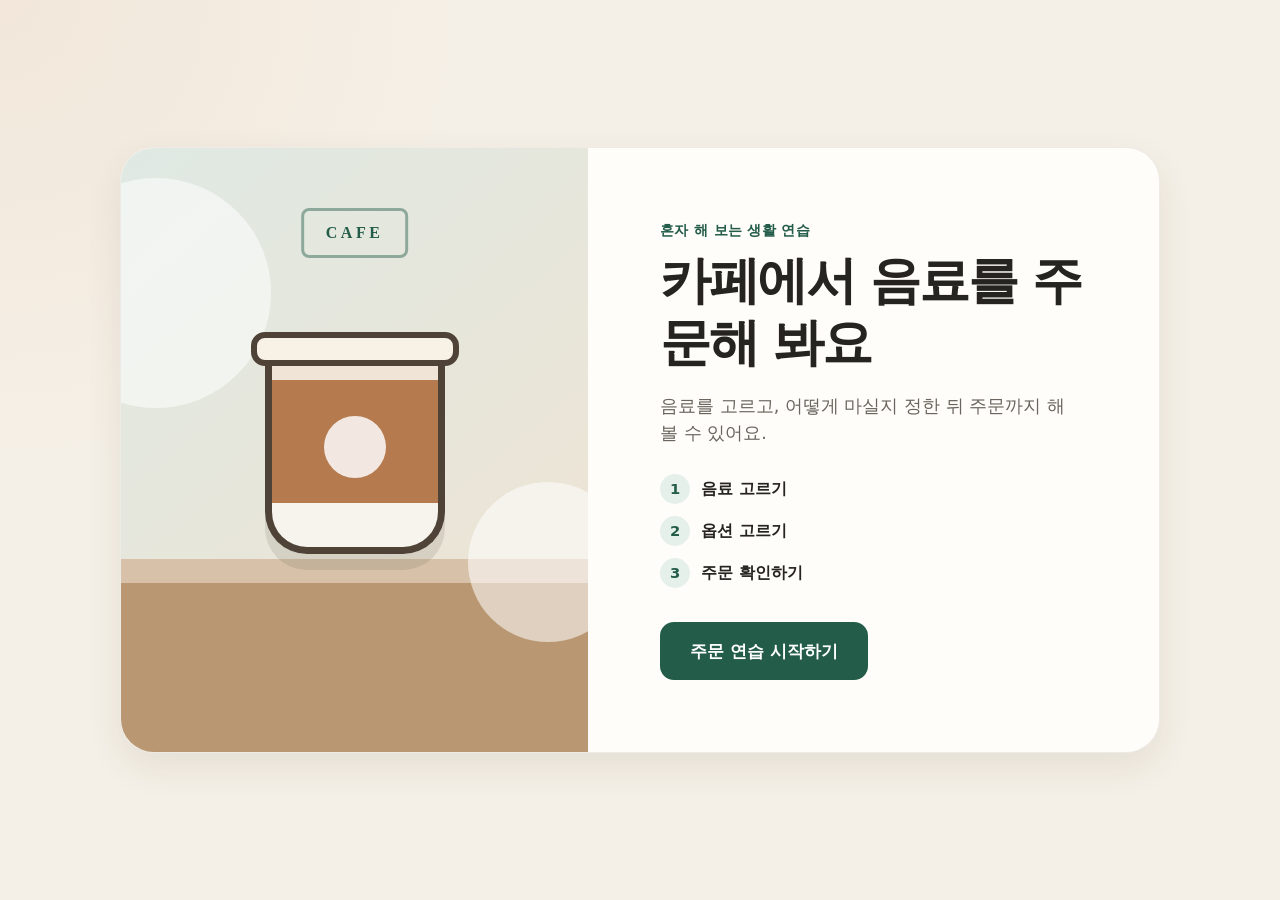
==== index.html @ 168e9788 "Complete interactive cafe ordering practice site" ====
<!doctype html>
<html lang="ko">
<head>
  <meta charset="utf-8">
  <meta name="viewport" content="width=device-width, initial-scale=1">
  <meta name="theme-color" content="#f6f1e8">
  <title>카페 주문 연습</title>
  <link rel="stylesheet" href="style.css">
</head>
<body>
  <a class="skip-link" href="#mainContent">주문 연습으로 바로 가기</a>

  <header class="site-header" id="siteHeader" hidden>
    <div class="brand" aria-label="카페 주문 연습">
      <span class="brand-mark" aria-hidden="true">C</span>
      <span>카페 주문 연습</span>
    </div>
    <button class="text-button" id="restartHeaderButton" type="button">처음부터</button>
  </header>

  <main id="mainContent">
    <section class="screen start-screen is-active" id="startScreen" data-screen="start" aria-labelledby="startTitle">
      <div class="start-card">
        <div class="start-visual" aria-hidden="true">
          <div class="counter-sign">CAFE</div>
          <div class="start-cup"><span></span></div>
        </div>
        <div class="start-copy">
          <p class="eyebrow">혼자 해 보는 생활 연습</p>
          <h1 id="startTitle">카페에서 음료를 주문해 봐요</h1>
          <p class="lead">음료를 고르고, 어떻게 마실지 정한 뒤 주문까지 해 볼 수 있어요.</p>
          <ol class="start-steps" aria-label="연습 순서">
            <li><span>1</span> 음료 고르기</li>
            <li><span>2</span> 옵션 고르기</li>
            <li><span>3</span> 주문 확인하기</li>
          </ol>
          <button class="primary-button large-button" id="startButton" type="button">주문 연습 시작하기</button>
        </div>
      </div>
    </section>

    <section class="order-shell" id="orderShell" hidden>
      <nav class="progress-wrap" aria-label="주문 진행 단계">
        <ol class="progress-list" id="progressList">
          <li data-step="menu"><span class="step-number">1</span><span class="step-label">음료</span></li>
          <li data-step="options"><span class="step-number">2</span><span class="step-label">옵션</span></li>
          <li data-step="service"><span class="step-number">3</span><span class="step-label">받는 방법</span></li>
          <li data-step="review"><span class="step-number">4</span><span class="step-label">확인</span></li>
        </ol>
      </nav>

      <div class="order-layout">
        <div class="screen-column">
          <section class="screen" id="menuScreen" data-screen="menu" aria-labelledby="menuTitle">
            <div class="screen-heading">
              <p class="step-kicker">1단계 · 음료</p>
              <h1 id="menuTitle">어떤 음료를 마실까요?</h1>
              <p>마시고 싶은 음료 하나를 눌러 주세요.</p>
            </div>

            <div class="menu-grid" id="menuGrid" role="group" aria-label="음료 선택"></div>

            <p class="selection-note" id="menuSelectionNote" aria-live="polite">아직 음료를 고르지 않았어요.</p>

            <div class="action-bar">
              <button class="secondary-button" id="menuBackButton" type="button">시작 화면</button>
              <button class="primary-button" id="menuNextButton" type="button" disabled>다음: 옵션 고르기</button>
            </div>
          </section>

          <section class="screen" id="optionsScreen" data-screen="options" aria-labelledby="optionsTitle">
            <div class="screen-heading">
              <p class="step-kicker">2단계 · 옵션</p>
              <h1 id="optionsTitle">어떻게 마실까요?</h1>
              <p>온도와 컵 크기를 골라 주세요.</p>
            </div>

            <div class="choice-section">
              <div class="section-title-row">
                <h2>온도</h2>
                <span class="required-badge">하나 선택</span>
              </div>
              <div class="choice-grid two-column" id="temperatureChoices" role="group" aria-label="온도 선택"></div>
              <p class="choice-help" id="temperatureHelp" aria-live="polite"></p>
            </div>

            <div class="choice-section">
              <div class="section-title-row">
                <h2>컵 크기</h2>
                <span class="required-badge">하나 선택</span>
              </div>
              <div class="choice-grid two-column" id="sizeChoices" role="group" aria-label="컵 크기 선택"></div>
            </div>

            <div class="action-bar">
              <button class="secondary-button" id="optionsBackButton" type="button">이전: 음료</button>
              <button class="primary-button" id="optionsNextButton" type="button" disabled>다음: 받는 방법</button>
            </div>
          </section>

          <section class="screen" id="serviceScreen" data-screen="service" aria-labelledby="serviceTitle">
            <div class="screen-heading">
              <p class="step-kicker">3단계 · 받는 방법</p>
              <h1 id="serviceTitle">어디서 마실까요?</h1>
              <p>카페에서 마실지, 가지고 갈지 골라 주세요.</p>
            </div>

            <div class="choice-grid two-column service-grid" id="serviceChoices" role="group" aria-label="받는 방법 선택"></div>

            <div class="quantity-card">
              <div>
                <h2>몇 잔 주문할까요?</h2>
                <p>한 번에 1잔부터 3잔까지 연습할 수 있어요.</p>
              </div>
              <div class="quantity-control" aria-label="수량 선택">
                <button type="button" id="quantityMinus" aria-label="수량 한 잔 줄이기">−</button>
                <output id="quantityValue" aria-live="polite">1잔</output>
                <button type="button" id="quantityPlus" aria-label="수량 한 잔 늘리기">+</button>
              </div>
            </div>

            <div class="action-bar">
              <button class="secondary-button" id="serviceBackButton" type="button">이전: 옵션</button>
              <button class="primary-button" id="serviceNextButton" type="button" disabled>다음: 주문 확인</button>
            </div>
          </section>

          <section class="screen" id="reviewScreen" data-screen="review" aria-labelledby="reviewTitle">
            <div class="screen-heading">
              <p class="step-kicker">4단계 · 확인</p>
              <h1 id="reviewTitle">이대로 주문할까요?</h1>
              <p>고른 내용을 보고 맞는지 확인해 주세요.</p>
            </div>

            <div class="review-card" id="reviewCard"></div>

            <div class="practice-phrase" aria-labelledby="phraseTitle">
              <span class="speech-icon" aria-hidden="true">“</span>
              <div>
                <p class="mini-label" id="phraseTitle">직원에게 이렇게 말해 볼 수 있어요</p>
                <p id="practicePhrase"></p>
              </div>
            </div>

            <div class="edit-actions" aria-label="주문 내용 수정">
              <button class="edit-button" id="editDrinkButton" type="button">음료 바꾸기</button>
              <button class="edit-button" id="editOptionsButton" type="button">옵션 바꾸기</button>
              <button class="edit-button" id="editServiceButton" type="button">받는 방법 바꾸기</button>
            </div>

            <div class="action-bar review-actions">
              <button class="secondary-button" id="reviewBackButton" type="button">이전: 받는 방법</button>
              <button class="primary-button order-button" id="placeOrderButton" type="button">직원에게 주문하기</button>
            </div>
          </section>
        </div>

        <aside class="order-summary" id="orderSummary" aria-labelledby="summaryTitle">
          <div class="summary-sticky">
            <p class="mini-label">지금까지 고른 내용</p>
            <h2 id="summaryTitle">내 주문</h2>
            <div id="summaryContent"></div>
            <p class="summary-total" id="summaryTotal"></p>
          </div>
        </aside>
      </div>
    </section>

    <section class="screen complete-screen" id="completeScreen" data-screen="complete" aria-labelledby="completeTitle">
      <div class="complete-card">
        <div class="complete-mark" aria-hidden="true">✓</div>
        <p class="eyebrow">주문 완료</p>
        <h1 id="completeTitle">주문을 잘 마쳤어요</h1>
        <p class="complete-message" id="completeMessage"></p>
        <div class="receipt" id="receipt"></div>
        <div class="next-tip">
          <strong>실제 카페에서는</strong>
          <span>직원의 안내에 따라 결제하고, 음료가 나올 때까지 기다리면 돼요.</span>
        </div>
        <button class="primary-button large-button" id="practiceAgainButton" type="button">한 번 더 연습하기</button>
      </div>
    </section>
  </main>

  <div class="toast" id="toast" role="status" aria-live="polite" aria-atomic="true"></div>

  <script src="script.js"></script>
</body>
</html>
---- style.css ----
:root {
  --bg: #f5f0e7;
  --surface: #fffdf9;
  --surface-strong: #ffffff;
  --text: #262421;
  --muted: #6a665f;
  --line: #ded8cf;
  --accent: #245c4a;
  --accent-dark: #174638;
  --accent-soft: #e5f0eb;
  --warm: #c9773c;
  --warm-soft: #fbede2;
  --danger: #a34138;
  --shadow: 0 14px 36px rgba(64, 51, 37, 0.09);
  --radius-lg: 28px;
  --radius-md: 18px;
  --radius-sm: 12px;
  --max-width: 1180px;
}

* {
  box-sizing: border-box;
}

html {
  color-scheme: light;
  scroll-behavior: smooth;
}

body {
  margin: 0;
  min-width: 320px;
  min-height: 100vh;
  font-family: "Pretendard", "Apple SD Gothic Neo", "Noto Sans KR", system-ui, -apple-system, sans-serif;
  color: var(--text);
  background:
    radial-gradient(circle at top left, rgba(201, 119, 60, 0.08), transparent 30rem),
    var(--bg);
  line-height: 1.5;
}

button,
input,
select,
textarea {
  font: inherit;
}

button {
  -webkit-tap-highlight-color: transparent;
}

button:focus-visible,
a:focus-visible {
  outline: 4px solid rgba(36, 92, 74, 0.25);
  outline-offset: 3px;
}

[hidden] {
  display: none !important;
}

.skip-link {
  position: fixed;
  left: 16px;
  top: -80px;
  z-index: 100;
  padding: 12px 16px;
  border-radius: 10px;
  background: var(--text);
  color: white;
  text-decoration: none;
}

.skip-link:focus {
  top: 16px;
}

.site-header {
  width: min(calc(100% - 40px), var(--max-width));
  min-height: 74px;
  margin: 0 auto;
  display: flex;
  align-items: center;
  justify-content: space-between;
  gap: 20px;
  border-bottom: 1px solid rgba(92, 82, 69, 0.12);
}

.brand {
  display: flex;
  align-items: center;
  gap: 10px;
  font-weight: 800;
  letter-spacing: -0.02em;
}

.brand-mark {
  width: 36px;
  height: 36px;
  display: grid;
  place-items: center;
  border-radius: 50%;
  background: var(--accent);
  color: white;
  font-family: Georgia, serif;
  font-size: 1.25rem;
}

.text-button {
  min-height: 44px;
  padding: 8px 12px;
  border: 0;
  border-radius: 10px;
  background: transparent;
  color: var(--muted);
  font-weight: 700;
  cursor: pointer;
}

.text-button:hover {
  background: rgba(255, 255, 255, 0.62);
  color: var(--text);
}

.screen {
  display: none;
}

.screen.is-active {
  display: block;
}

.start-screen,
.complete-screen {
  min-height: 100vh;
  padding: 48px 24px;
}

.start-screen.is-active,
.complete-screen.is-active {
  display: grid;
  place-items: center;
}

.start-card {
  width: min(100%, 1040px);
  display: grid;
  grid-template-columns: 0.9fr 1.1fr;
  overflow: hidden;
  border: 1px solid rgba(89, 76, 60, 0.1);
  border-radius: 34px;
  background: var(--surface);
  box-shadow: var(--shadow);
}

.start-visual {
  min-height: 570px;
  position: relative;
  display: grid;
  place-items: center;
  overflow: hidden;
  background:
    linear-gradient(to bottom, transparent 0 68%, #d7c2a9 68% 72%, #b89772 72%),
    linear-gradient(140deg, #dfe9e3, #f0e3d2);
}

.start-visual::before,
.start-visual::after {
  content: "";
  position: absolute;
  border-radius: 50%;
  background: rgba(255, 255, 255, 0.55);
}

.start-visual::before {
  width: 230px;
  height: 230px;
  left: -80px;
  top: 30px;
}

.start-visual::after {
  width: 160px;
  height: 160px;
  right: -40px;
  bottom: 110px;
}

.counter-sign {
  position: absolute;
  top: 60px;
  left: 50%;
  transform: translateX(-50%);
  padding: 10px 22px;
  border: 3px solid rgba(36, 92, 74, 0.45);
  border-radius: 8px;
  color: var(--accent);
  font-family: Georgia, serif;
  font-weight: 700;
  letter-spacing: 0.22em;
}

.start-cup {
  width: 180px;
  height: 208px;
  position: relative;
  z-index: 2;
  border: 7px solid #4f4337;
  border-top: 0;
  border-radius: 10px 10px 42px 42px;
  background: linear-gradient(to bottom, #efe4d5 0 17%, #b57a4e 17% 78%, #f7f3ed 78%);
  box-shadow: 0 16px 0 rgba(70, 58, 45, 0.12);
}

.start-cup::before {
  content: "";
  position: absolute;
  width: 196px;
  height: 22px;
  left: 50%;
  top: -14px;
  transform: translateX(-50%);
  border: 6px solid #4f4337;
  border-radius: 14px;
  background: #f8f1e6;
}

.start-cup span {
  position: absolute;
  width: 62px;
  height: 62px;
  left: 50%;
  top: 70px;
  transform: translateX(-50%);
  border-radius: 50%;
  background: rgba(255,255,255,0.83);
}

.start-copy {
  align-self: center;
  padding: clamp(38px, 6vw, 72px);
}

.eyebrow,
.step-kicker,
.mini-label {
  margin: 0 0 9px;
  color: var(--accent);
  font-size: 0.9rem;
  font-weight: 800;
  letter-spacing: 0.02em;
}

.start-copy h1,
.complete-card h1,
.screen-heading h1 {
  margin: 0;
  line-height: 1.2;
  letter-spacing: -0.045em;
}

.start-copy h1 {
  font-size: clamp(2.2rem, 4vw, 3.35rem);
}

.lead {
  max-width: 560px;
  margin: 20px 0 0;
  color: var(--muted);
  font-size: 1.1rem;
}

.start-steps {
  margin: 28px 0 34px;
  padding: 0;
  display: grid;
  gap: 12px;
  list-style: none;
}

.start-steps li {
  display: flex;
  align-items: center;
  gap: 11px;
  font-weight: 700;
}

.start-steps span {
  width: 30px;
  height: 30px;
  display: grid;
  place-items: center;
  border-radius: 50%;
  background: var(--accent-soft);
  color: var(--accent);
  font-size: 0.92rem;
}

.primary-button,
.secondary-button,
.edit-button {
  min-height: 52px;
  border-radius: 14px;
  font-weight: 800;
  cursor: pointer;
  transition: transform 120ms ease, background 120ms ease, border-color 120ms ease;
}

.primary-button:active,
.secondary-button:active,
.edit-button:active,
.select-card:active {
  transform: translateY(1px);
}

.primary-button {
  padding: 13px 22px;
  border: 2px solid var(--accent);
  background: var(--accent);
  color: white;
}

.primary-button:hover:not(:disabled) {
  border-color: var(--accent-dark);
  background: var(--accent-dark);
}

.primary-button:disabled {
  border-color: #c8c3bb;
  background: #d5d0c8;
  color: #78736c;
  cursor: not-allowed;
}

.secondary-button {
  padding: 13px 19px;
  border: 2px solid var(--line);
  background: var(--surface-strong);
  color: var(--text);
}

.secondary-button:hover {
  border-color: #aaa299;
  background: #faf7f2;
}

.large-button {
  min-height: 58px;
  padding-inline: 28px;
  font-size: 1.05rem;
}

.order-shell {
  width: min(calc(100% - 40px), var(--max-width));
  margin: 0 auto;
  padding: 26px 0 56px;
}

.progress-wrap {
  padding: 16px 20px;
  border: 1px solid rgba(89, 76, 60, 0.11);
  border-radius: 20px;
  background: rgba(255, 253, 249, 0.82);
}

.progress-list {
  margin: 0;
  padding: 0;
  display: grid;
  grid-template-columns: repeat(4, 1fr);
  gap: 6px;
  list-style: none;
}

.progress-list li {
  position: relative;
  display: flex;
  align-items: center;
  gap: 10px;
  min-height: 42px;
  padding: 4px 8px;
  color: #89837b;
  font-size: 0.94rem;
  font-weight: 800;
}

.progress-list li:not(:last-child)::after {
  content: "";
  position: absolute;
  width: 22%;
  height: 2px;
  right: -11%;
  top: 50%;
  background: var(--line);
}

.progress-list li.is-current,
.progress-list li.is-complete {
  color: var(--accent);
}

.progress-list li.is-current .step-number {
  background: var(--accent);
  color: white;
}

.progress-list li.is-complete .step-number {
  background: var(--accent-soft);
  color: var(--accent);
}

.progress-list li.is-complete:not(:last-child)::after {
  background: #9ebfaf;
}

.step-number {
  width: 31px;
  height: 31px;
  flex: 0 0 31px;
  display: grid;
  place-items: center;
  border-radius: 50%;
  background: #ece8e1;
  font-size: 0.86rem;
}

.order-layout {
  margin-top: 26px;
  display: grid;
  grid-template-columns: minmax(0, 1fr) 310px;
  gap: 28px;
  align-items: start;
}

.screen-column > .screen.is-active {
  display: block;
  padding: clamp(26px, 4vw, 42px);
  border: 1px solid rgba(89, 76, 60, 0.11);
  border-radius: var(--radius-lg);
  background: var(--surface);
  box-shadow: 0 10px 30px rgba(66, 51, 34, 0.055);
}

.screen-heading {
  margin-bottom: 28px;
}

.screen-heading h1 {
  font-size: clamp(1.9rem, 3vw, 2.5rem);
}

.screen-heading > p:last-child {
  margin: 10px 0 0;
  color: var(--muted);
  font-size: 1.02rem;
}

.menu-grid {
  display: grid;
  grid-template-columns: repeat(2, minmax(0, 1fr));
  gap: 14px;
}

.select-card {
  position: relative;
  min-height: 190px;
  padding: 20px;
  border: 2px solid var(--line);
  border-radius: 20px;
  background: var(--surface-strong);
  color: var(--text);
  text-align: left;
  cursor: pointer;
  transition: border-color 120ms ease, box-shadow 120ms ease, transform 120ms ease, background 120ms ease;
}

.select-card:hover {
  border-color: #aaa198;
  box-shadow: 0 8px 20px rgba(55, 44, 32, 0.07);
}

.select-card.is-selected {
  border-color: var(--accent);
  background: #fbfffc;
  box-shadow: 0 0 0 3px rgba(36, 92, 74, 0.11);
}

.select-card.is-selected::after {
  content: "✓ 선택함";
  position: absolute;
  right: 14px;
  top: 14px;
  padding: 5px 9px;
  border-radius: 999px;
  background: var(--accent);
  color: white;
  font-size: 0.78rem;
  font-weight: 800;
}

.menu-card-inner {
  display: grid;
  grid-template-columns: 92px 1fr;
  gap: 18px;
  align-items: center;
  height: 100%;
}

.drink-art {
  width: 88px;
  height: 112px;
  position: relative;
  display: block;
}

.drink-art::before {
  content: "";
  position: absolute;
  width: 70px;
  height: 88px;
  left: 8px;
  bottom: 2px;
  border: 4px solid #51483e;
  border-top: 0;
  border-radius: 7px 7px 23px 23px;
  background: linear-gradient(to bottom, var(--foam, #e8dfd2) 0 18%, var(--drink, #8c6247) 18% 79%, #f9f7f3 79%);
}

.drink-art::after {
  content: "";
  position: absolute;
  width: 78px;
  height: 12px;
  left: 4px;
  top: 11px;
  border: 4px solid #51483e;
  border-radius: 9px;
  background: #f5efe6;
}

.menu-name {
  display: block;
  margin-right: 74px;
  font-size: 1.13rem;
  font-weight: 850;
  letter-spacing: -0.025em;
}

.menu-description {
  display: block;
  margin-top: 5px;
  color: var(--muted);
  font-size: 0.91rem;
}

.menu-price {
  display: block;
  margin-top: 10px;
  color: var(--accent);
  font-weight: 850;
}

.selection-note,
.choice-help {
  min-height: 24px;
  margin: 15px 2px 0;
  color: var(--accent);
  font-weight: 750;
}

.choice-section + .choice-section {
  margin-top: 28px;
  padding-top: 26px;
  border-top: 1px solid var(--line);
}

.section-title-row {
  display: flex;
  justify-content: space-between;
  align-items: center;
  gap: 12px;
  margin-bottom: 12px;
}

.section-title-row h2,
.quantity-card h2,
.order-summary h2 {
  margin: 0;
  font-size: 1.16rem;
  letter-spacing: -0.02em;
}

.required-badge {
  padding: 5px 9px;
  border-radius: 999px;
  background: #f0ece6;
  color: var(--muted);
  font-size: 0.75rem;
  font-weight: 800;
}

.choice-grid {
  display: grid;
  gap: 12px;
}

.two-column {
  grid-template-columns: repeat(2, minmax(0, 1fr));
}

.choice-button {
  position: relative;
  min-height: 88px;
  padding: 15px 18px;
  border: 2px solid var(--line);
  border-radius: 16px;
  background: var(--surface-strong);
  color: var(--text);
  text-align: left;
  cursor: pointer;
}

.choice-button:hover:not(:disabled) {
  border-color: #aaa198;
}

.choice-button.is-selected {
  border-color: var(--accent);
  background: var(--accent-soft);
}

.choice-button.is-selected::after {
  content: "✓";
  position: absolute;
  right: 16px;
  top: 50%;
  transform: translateY(-50%);
  width: 29px;
  height: 29px;
  display: grid;
  place-items: center;
  border-radius: 50%;
  background: var(--accent);
  color: white;
  font-weight: 900;
}

.choice-button:disabled {
  background: #f2efea;
  color: #969087;
  cursor: not-allowed;
}

.choice-title {
  display: block;
  font-weight: 850;
  font-size: 1.04rem;
}

.choice-subtitle {
  display: block;
  margin-top: 3px;
  color: var(--muted);
  font-size: 0.88rem;
}

.service-grid .choice-button {
  min-height: 116px;
}

.quantity-card {
  margin-top: 26px;
  padding: 20px;
  display: flex;
  align-items: center;
  justify-content: space-between;
  gap: 20px;
  border: 1px solid var(--line);
  border-radius: 18px;
  background: #faf7f2;
}

.quantity-card p {
  margin: 4px 0 0;
  color: var(--muted);
  font-size: 0.9rem;
}

.quantity-control {
  display: flex;
  align-items: center;
  gap: 10px;
}

.quantity-control button {
  width: 48px;
  height: 48px;
  border: 2px solid var(--line);
  border-radius: 14px;
  background: white;
  color: var(--text);
  font-size: 1.45rem;
  font-weight: 800;
  cursor: pointer;
}

.quantity-control button:disabled {
  opacity: 0.42;
  cursor: not-allowed;
}

.quantity-control output {
  min-width: 62px;
  text-align: center;
  font-size: 1.02rem;
  font-weight: 850;
}

.action-bar {
  margin-top: 34px;
  display: flex;
  justify-content: space-between;
  align-items: center;
  gap: 14px;
}

.action-bar .primary-button {
  min-width: 190px;
}

.order-summary {
  min-width: 0;
}

.summary-sticky {
  position: sticky;
  top: 22px;
  padding: 24px;
  border: 1px solid rgba(89, 76, 60, 0.11);
  border-radius: 22px;
  background: var(--surface);
  box-shadow: 0 10px 28px rgba(66, 51, 34, 0.05);
}

.summary-sticky h2 {
  margin-bottom: 20px;
  font-size: 1.35rem;
}

.summary-empty {
  margin: 0;
  color: var(--muted);
}

.summary-list {
  margin: 0;
  display: grid;
  gap: 12px;
}

.summary-row {
  display: grid;
  grid-template-columns: 92px 1fr;
  gap: 12px;
  align-items: start;
}

.summary-row dt {
  color: var(--muted);
  font-size: 0.88rem;
}

.summary-row dd {
  margin: 0;
  font-weight: 780;
  text-align: right;
}

.summary-total {
  margin: 20px 0 0;
  padding-top: 18px;
  display: flex;
  justify-content: space-between;
  border-top: 1px solid var(--line);
  font-weight: 850;
}

.summary-total:empty {
  display: none;
}

.review-card {
  overflow: hidden;
  border: 2px solid var(--line);
  border-radius: 20px;
  background: white;
}

.review-hero {
  padding: 22px 24px;
  display: flex;
  align-items: center;
  gap: 18px;
  background: #faf7f2;
}

.review-hero .drink-art {
  transform: scale(0.72);
  transform-origin: center;
  margin: -10px -8px -10px -10px;
}

.review-hero strong {
  display: block;
  font-size: 1.25rem;
}

.review-hero span {
  color: var(--muted);
}

.review-details {
  margin: 0;
  padding: 8px 24px 16px;
}

.review-details .summary-row {
  padding: 14px 0;
  border-bottom: 1px solid #eeeae4;
}

.review-details .summary-row:last-child {
  border-bottom: 0;
}

.review-total-row {
  padding: 18px 24px;
  display: flex;
  justify-content: space-between;
  background: var(--accent-soft);
  font-size: 1.08rem;
  font-weight: 900;
}

.practice-phrase {
  margin-top: 20px;
  padding: 18px 20px;
  display: flex;
  gap: 14px;
  border-radius: 18px;
  background: #fff6eb;
}

.practice-phrase p {
  margin: 0;
}

.practice-phrase #practicePhrase {
  margin-top: 4px;
  font-size: 1.04rem;
  font-weight: 750;
}

.speech-icon {
  color: var(--warm);
  font-family: Georgia, serif;
  font-size: 2.4rem;
  line-height: 1;
}

.edit-actions {
  margin-top: 18px;
  display: flex;
  flex-wrap: wrap;
  gap: 9px;
}

.edit-button {
  min-height: 44px;
  padding: 9px 13px;
  border: 1px solid var(--line);
  background: transparent;
  color: var(--accent);
}

.edit-button:hover {
  border-color: #9baba3;
  background: var(--accent-soft);
}

.order-button {
  min-width: 220px !important;
}

.complete-card {
  width: min(100%, 660px);
  padding: clamp(34px, 6vw, 58px);
  border: 1px solid rgba(89, 76, 60, 0.1);
  border-radius: 32px;
  background: var(--surface);
  box-shadow: var(--shadow);
  text-align: center;
}

.complete-mark {
  width: 76px;
  height: 76px;
  margin: 0 auto 22px;
  display: grid;
  place-items: center;
  border-radius: 50%;
  background: var(--accent);
  color: white;
  font-size: 2.3rem;
  font-weight: 900;
}

.complete-card h1 {
  font-size: clamp(2rem, 5vw, 2.85rem);
}

.complete-message {
  margin: 15px auto 24px;
  color: var(--muted);
  font-size: 1.04rem;
}

.receipt {
  padding: 22px;
  border: 1px dashed #aaa198;
  border-radius: 18px;
  background: #fff;
  text-align: left;
}

.receipt-title {
  margin: 0 0 14px;
  font-weight: 900;
  text-align: center;
}

.receipt-row {
  display: flex;
  justify-content: space-between;
  gap: 18px;
  padding: 7px 0;
}

.receipt-row span:first-child {
  color: var(--muted);
}

.receipt-row strong {
  text-align: right;
}

.receipt-total {
  margin-top: 12px;
  padding-top: 14px;
  border-top: 1px solid var(--line);
  font-size: 1.08rem;
}

.next-tip {
  margin: 20px 0 28px;
  padding: 16px;
  display: grid;
  gap: 3px;
  border-radius: 16px;
  background: var(--accent-soft);
  text-align: left;
}

.next-tip strong {
  color: var(--accent-dark);
}

.toast {
  position: fixed;
  left: 50%;
  bottom: 26px;
  z-index: 40;
  max-width: min(calc(100% - 32px), 520px);
  padding: 12px 18px;
  transform: translate(-50%, 20px);
  border-radius: 12px;
  background: rgba(38, 36, 33, 0.94);
  color: white;
  font-weight: 700;
  opacity: 0;
  pointer-events: none;
  transition: opacity 180ms ease, transform 180ms ease;
}

.toast.is-visible {
  opacity: 1;
  transform: translate(-50%, 0);
}

@media (max-width: 900px) {
  .start-card {
    grid-template-columns: 1fr;
    max-width: 720px;
  }

  .start-visual {
    min-height: 280px;
  }

  .start-cup {
    transform: scale(0.68);
  }

  .counter-sign {
    top: 28px;
  }

  .order-layout {
    grid-template-columns: 1fr;
  }

  .order-summary {
    grid-row: 1;
  }

  .summary-sticky {
    position: static;
  }

  .summary-list {
    grid-template-columns: repeat(2, minmax(0, 1fr));
    gap: 10px 22px;
  }
}

@media (max-width: 680px) {
  .site-header,
  .order-shell {
    width: min(calc(100% - 24px), var(--max-width));
  }

  .site-header {
    min-height: 64px;
  }

  .brand {
    font-size: 0.94rem;
  }

  .brand-mark {
    width: 32px;
    height: 32px;
  }

  .start-screen,
  .complete-screen {
    padding: 20px 12px;
  }

  .start-copy,
  .complete-card {
    padding: 30px 22px;
  }

  .start-visual {
    min-height: 220px;
  }

  .progress-wrap {
    padding: 10px 8px;
    overflow-x: auto;
  }

  .progress-list {
    min-width: 460px;
  }

  .step-label {
    font-size: 0.82rem;
  }

  .screen-column > .screen.is-active {
    padding: 25px 18px;
    border-radius: 22px;
  }

  .menu-grid,
  .two-column {
    grid-template-columns: 1fr;
  }

  .select-card {
    min-height: 152px;
  }

  .menu-card-inner {
    grid-template-columns: 76px 1fr;
  }

  .drink-art {
    transform: scale(0.82);
    transform-origin: left center;
  }

  .action-bar {
    flex-direction: column-reverse;
  }

  .action-bar button {
    width: 100%;
  }

  .summary-list {
    grid-template-columns: 1fr;
  }

  .quantity-card {
    align-items: flex-start;
    flex-direction: column;
  }

  .quantity-control {
    width: 100%;
    justify-content: space-between;
  }

  .edit-actions {
    display: grid;
    grid-template-columns: 1fr;
  }
}

@media (prefers-reduced-motion: reduce) {
  *,
  *::before,
  *::after {
    scroll-behavior: auto !important;
    transition-duration: 0.01ms !important;
    animation-duration: 0.01ms !important;
  }
}
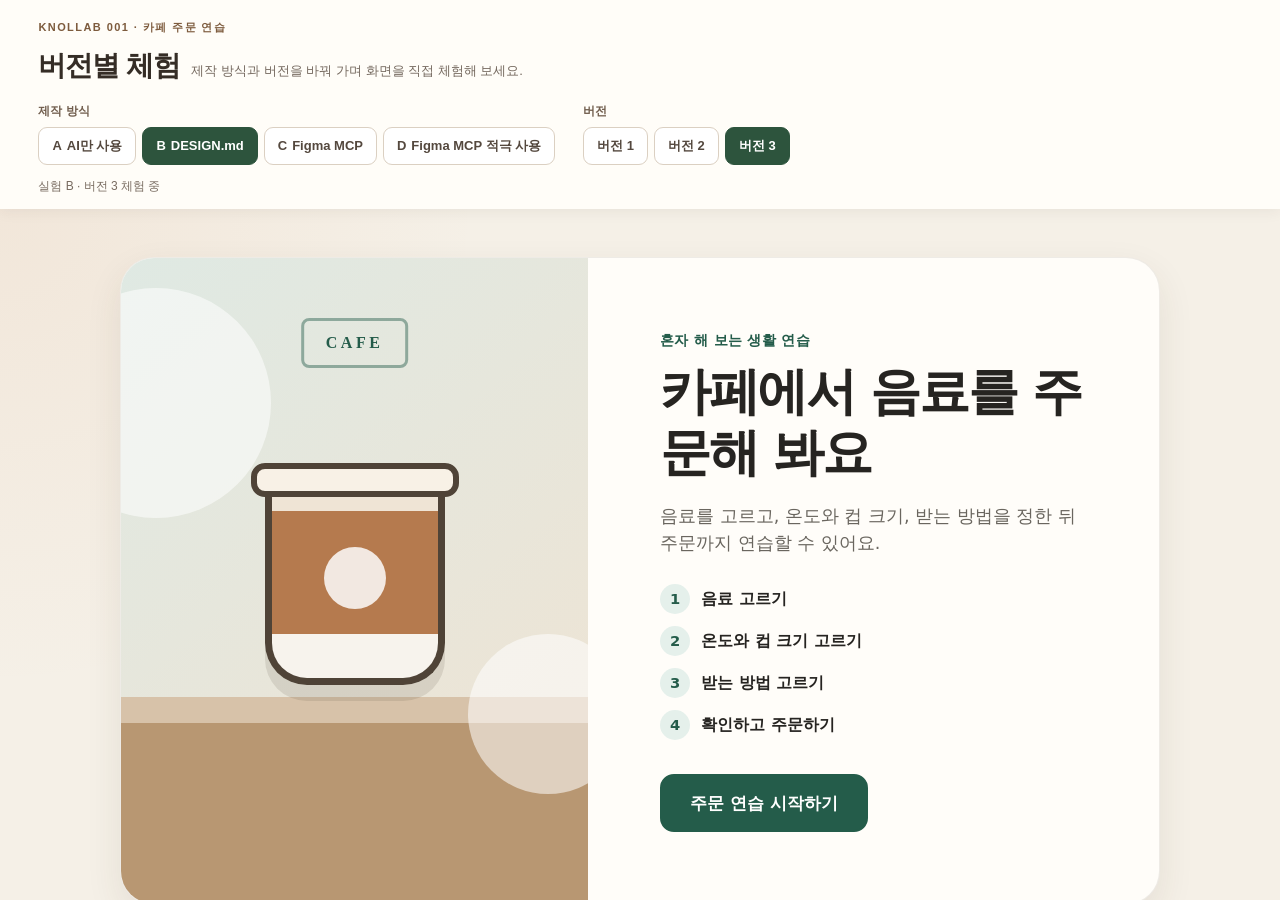
==== commit 461b05fa: "feat: add version comparison viewer" ====
--- a/index.html
+++ b/index.html
@@ -4,186 +4,45 @@
   <meta charset="utf-8">
   <meta name="viewport" content="width=device-width, initial-scale=1">
   <meta name="theme-color" content="#f6f1e8">
-  <title>카페 주문 연습</title>
-  <link rel="stylesheet" href="style.css">
+  <meta name="description" content="카페 주문 연습 실험 B의 버전 1, 2, 3을 체험하고 다른 제작 방식과 비교해 보세요.">
+  <title>실험 B · 카페 주문 연습 버전 비교</title>
+  <link rel="stylesheet" href="shell.css">
+  <script type="module" src="shell.js"></script>
 </head>
 <body>
-  <a class="skip-link" href="#mainContent">주문 연습으로 바로 가기</a>
-
-  <header class="site-header" id="siteHeader" hidden>
-    <div class="brand" aria-label="카페 주문 연습">
-      <span class="brand-mark" aria-hidden="true">C</span>
-      <span>카페 주문 연습</span>
-    </div>
-    <button class="text-button" id="restartHeaderButton" type="button">처음부터</button>
-  </header>
-
-  <main id="mainContent">
-    <section class="screen start-screen is-active" id="startScreen" data-screen="start" aria-labelledby="startTitle">
-      <div class="start-card">
-        <div class="start-visual" aria-hidden="true">
-          <div class="counter-sign">CAFE</div>
-          <div class="start-cup"><span></span></div>
-        </div>
-        <div class="start-copy">
-          <p class="eyebrow">혼자 해 보는 생활 연습</p>
-          <h1 id="startTitle">카페에서 음료를 주문해 봐요</h1>
-          <p class="lead">음료를 고르고, 어떻게 마실지 정한 뒤 주문까지 해 볼 수 있어요.</p>
-          <ol class="start-steps" aria-label="연습 순서">
-            <li><span>1</span> 음료 고르기</li>
-            <li><span>2</span> 옵션 고르기</li>
-            <li><span>3</span> 주문 확인하기</li>
-          </ol>
-          <button class="primary-button large-button" id="startButton" type="button">주문 연습 시작하기</button>
-        </div>
+  <a class="skip-link" href="#preview">체험 화면으로 바로 가기</a>
+  <div class="comparison-shell">
+    <header class="toolbar">
+      <div class="toolbar-heading">
+        <p class="eyebrow">KNOLLAB 001 · 카페 주문 연습</p>
+        <h1>버전별 체험</h1>
+        <p class="intro">제작 방식과 버전을 바꿔 가며 화면을 직접 체험해 보세요.</p>
       </div>
-    </section>
-
-    <section class="order-shell" id="orderShell" hidden>
-      <nav class="progress-wrap" aria-label="주문 진행 단계">
-        <ol class="progress-list" id="progressList">
-          <li data-step="menu"><span class="step-number">1</span><span class="step-label">음료</span></li>
-          <li data-step="options"><span class="step-number">2</span><span class="step-label">옵션</span></li>
-          <li data-step="service"><span class="step-number">3</span><span class="step-label">받는 방법</span></li>
-          <li data-step="review"><span class="step-number">4</span><span class="step-label">확인</span></li>
-        </ol>
-      </nav>
-
-      <div class="order-layout">
-        <div class="screen-column">
-          <section class="screen" id="menuScreen" data-screen="menu" aria-labelledby="menuTitle">
-            <div class="screen-heading">
-              <p class="step-kicker">1단계 · 음료</p>
-              <h1 id="menuTitle">어떤 음료를 마실까요?</h1>
-              <p>마시고 싶은 음료 하나를 눌러 주세요.</p>
-            </div>
-
-            <div class="menu-grid" id="menuGrid" role="group" aria-label="음료 선택"></div>
-
-            <p class="selection-note" id="menuSelectionNote" aria-live="polite">아직 음료를 고르지 않았어요.</p>
-
-            <div class="action-bar">
-              <button class="secondary-button" id="menuBackButton" type="button">시작 화면</button>
-              <button class="primary-button" id="menuNextButton" type="button" disabled>다음: 옵션 고르기</button>
-            </div>
-          </section>
-
-          <section class="screen" id="optionsScreen" data-screen="options" aria-labelledby="optionsTitle">
-            <div class="screen-heading">
-              <p class="step-kicker">2단계 · 옵션</p>
-              <h1 id="optionsTitle">어떻게 마실까요?</h1>
-              <p>온도와 컵 크기를 골라 주세요.</p>
-            </div>
-
-            <div class="choice-section">
-              <div class="section-title-row">
-                <h2>온도</h2>
-                <span class="required-badge">하나 선택</span>
-              </div>
-              <div class="choice-grid two-column" id="temperatureChoices" role="group" aria-label="온도 선택"></div>
-              <p class="choice-help" id="temperatureHelp" aria-live="polite"></p>
-            </div>
-
-            <div class="choice-section">
-              <div class="section-title-row">
-                <h2>컵 크기</h2>
-                <span class="required-badge">하나 선택</span>
-              </div>
-              <div class="choice-grid two-column" id="sizeChoices" role="group" aria-label="컵 크기 선택"></div>
-            </div>
-
-            <div class="action-bar">
-              <button class="secondary-button" id="optionsBackButton" type="button">이전: 음료</button>
-              <button class="primary-button" id="optionsNextButton" type="button" disabled>다음: 받는 방법</button>
-            </div>
-          </section>
-
-          <section class="screen" id="serviceScreen" data-screen="service" aria-labelledby="serviceTitle">
-            <div class="screen-heading">
-              <p class="step-kicker">3단계 · 받는 방법</p>
-              <h1 id="serviceTitle">어디서 마실까요?</h1>
-              <p>카페에서 마실지, 가지고 갈지 골라 주세요.</p>
-            </div>
-
-            <div class="choice-grid two-column service-grid" id="serviceChoices" role="group" aria-label="받는 방법 선택"></div>
-
-            <div class="quantity-card">
-              <div>
-                <h2>몇 잔 주문할까요?</h2>
-                <p>한 번에 1잔부터 3잔까지 연습할 수 있어요.</p>
-              </div>
-              <div class="quantity-control" aria-label="수량 선택">
-                <button type="button" id="quantityMinus" aria-label="수량 한 잔 줄이기">−</button>
-                <output id="quantityValue" aria-live="polite">1잔</output>
-                <button type="button" id="quantityPlus" aria-label="수량 한 잔 늘리기">+</button>
-              </div>
-            </div>
-
-            <div class="action-bar">
-              <button class="secondary-button" id="serviceBackButton" type="button">이전: 옵션</button>
-              <button class="primary-button" id="serviceNextButton" type="button" disabled>다음: 주문 확인</button>
-            </div>
-          </section>
-
-          <section class="screen" id="reviewScreen" data-screen="review" aria-labelledby="reviewTitle">
-            <div class="screen-heading">
-              <p class="step-kicker">4단계 · 확인</p>
-              <h1 id="reviewTitle">이대로 주문할까요?</h1>
-              <p>고른 내용을 보고 맞는지 확인해 주세요.</p>
-            </div>
-
-            <div class="review-card" id="reviewCard"></div>
-
-            <div class="practice-phrase" aria-labelledby="phraseTitle">
-              <span class="speech-icon" aria-hidden="true">“</span>
-              <div>
-                <p class="mini-label" id="phraseTitle">직원에게 이렇게 말해 볼 수 있어요</p>
-                <p id="practicePhrase"></p>
-              </div>
-            </div>
-
-            <div class="edit-actions" aria-label="주문 내용 수정">
-              <button class="edit-button" id="editDrinkButton" type="button">음료 바꾸기</button>
-              <button class="edit-button" id="editOptionsButton" type="button">옵션 바꾸기</button>
-              <button class="edit-button" id="editServiceButton" type="button">받는 방법 바꾸기</button>
-            </div>
-
-            <div class="action-bar review-actions">
-              <button class="secondary-button" id="reviewBackButton" type="button">이전: 받는 방법</button>
-              <button class="primary-button order-button" id="placeOrderButton" type="button">직원에게 주문하기</button>
-            </div>
-          </section>
-        </div>
-
-        <aside class="order-summary" id="orderSummary" aria-labelledby="summaryTitle">
-          <div class="summary-sticky">
-            <p class="mini-label">지금까지 고른 내용</p>
-            <h2 id="summaryTitle">내 주문</h2>
-            <div id="summaryContent"></div>
-            <p class="summary-total" id="summaryTotal"></p>
+      <div class="switchers">
+        <nav class="switcher" aria-label="제작 방식 선택">
+          <span class="switcher-label">제작 방식</span>
+          <div class="switcher-options experiment-options">
+            <a data-experiment="a-ai-only" href="https://luckybridge.github.io/knollab-001-a-ai-only/?version=3" title="실험 A: AI만 사용">A <span>AI만 사용</span></a>
+            <a data-experiment="b-design-md" href="?version=3" aria-current="page" title="실험 B: DESIGN.md 사용">B <span>DESIGN.md</span></a>
+            <a data-experiment="c-design-figma-mcp" href="https://luckybridge.github.io/knollab-001-c-design-figma-mcp/?version=3" title="실험 C: Figma MCP 사용">C <span>Figma MCP</span></a>
+            <a data-experiment="d-design-figma-mcp-actively" href="https://luckybridge.github.io/knollab-001-d-design-figma-mcp-actively/?version=1" title="실험 D: Figma MCP 적극 사용, 버전 1만 제공">D <span>Figma MCP 적극 사용</span></a>
           </div>
-        </aside>
+        </nav>
+        <nav class="switcher" aria-label="버전 선택">
+          <span class="switcher-label">버전</span>
+          <div class="switcher-options version-options">
+            <a href="?version=1" data-version="1">버전 1</a>
+            <a href="?version=2" data-version="2">버전 2</a>
+            <a href="?version=3" data-version="3">버전 3</a>
+          </div>
+        </nav>
       </div>
-    </section>
-
-    <section class="screen complete-screen" id="completeScreen" data-screen="complete" aria-labelledby="completeTitle">
-      <div class="complete-card">
-        <div class="complete-mark" aria-hidden="true">✓</div>
-        <p class="eyebrow">주문 완료</p>
-        <h1 id="completeTitle">주문을 잘 마쳤어요</h1>
-        <p class="complete-message" id="completeMessage"></p>
-        <div class="receipt" id="receipt"></div>
-        <div class="next-tip">
-          <strong>실제 카페에서는</strong>
-          <span>직원의 안내에 따라 결제하고, 음료가 나올 때까지 기다리면 돼요.</span>
-        </div>
-        <button class="primary-button large-button" id="practiceAgainButton" type="button">한 번 더 연습하기</button>
-      </div>
-    </section>
-  </main>
-
-  <div class="toast" id="toast" role="status" aria-live="polite" aria-atomic="true"></div>
-
-  <script src="script.js"></script>
+      <p class="preview-label" id="previewLabel" aria-live="polite">실험 B · 버전 3 체험 중</p>
+    </header>
+    <main class="preview-wrap" id="preview">
+      <iframe id="versionPreview" title="실험 B 버전 3 카페 주문 연습 체험" src="versions/v3/index.html" loading="eager" allow="fullscreen" sandbox="allow-scripts" referrerpolicy="no-referrer"></iframe>
+      <noscript><p>버전 전환에는 JavaScript가 필요합니다. <a href="versions/v3/index.html">버전 3 직접 열기</a></p></noscript>
+    </main>
+  </div>
 </body>
 </html>
--- a/shell.css
+++ b/shell.css
@@ -0,0 +1,26 @@
+:root { color-scheme: light; font-family: -apple-system, BlinkMacSystemFont, "Segoe UI", "Noto Sans KR", sans-serif; }
+* { box-sizing: border-box; }
+html, body { margin: 0; min-height: 100%; }
+body { color: #352d26; background: #f6f1e8; }
+a { color: inherit; }
+.skip-link { position: absolute; top: -100px; left: 16px; z-index: 5; padding: 10px 16px; background: #2d543d; color: white; border-radius: 8px; }
+.skip-link:focus { top: 12px; }
+.comparison-shell { min-height: 100dvh; display: flex; flex-direction: column; }
+.toolbar { padding: 20px clamp(16px, 3vw, 44px) 14px; background: #fffdf8; box-shadow: 0 2px 14px #352d2612; z-index: 1; }
+.toolbar-heading { display: flex; align-items: baseline; gap: 12px; flex-wrap: wrap; }
+.eyebrow { width: 100%; margin: 0; color: #7d5b3d; font-size: 11px; font-weight: 800; letter-spacing: .13em; }
+h1 { margin: 0; font-size: clamp(22px, 2.4vw, 28px); letter-spacing: -.04em; }
+.intro { margin: 0; color: #74685e; font-size: 13px; }
+.switchers { display: flex; flex-wrap: wrap; align-items: end; gap: 12px 28px; margin-top: 18px; }
+.switcher { display: flex; flex-direction: column; gap: 7px; min-width: 0; }
+.switcher-label { font-size: 12px; font-weight: 800; color: #715e4e; }
+.switcher-options { display: flex; flex-wrap: wrap; gap: 6px; }
+.switcher-options a { min-height: 38px; display: inline-flex; align-items: center; justify-content: center; gap: 5px; padding: 8px 13px; border: 1px solid #dbd0c2; border-radius: 9px; background: #fff; color: #54483e; font-size: 13px; font-weight: 700; line-height: 1.2; text-decoration: none; transition: background .15s, border-color .15s; }
+.switcher-options a:hover { background: #f0eadf; border-color: #9c8c78; }
+.switcher-options a:focus-visible { outline: 3px solid #ae7443; outline-offset: 2px; }
+.switcher-options a[aria-current="page"] { background: #2d543d; border-color: #2d543d; color: #fff; }
+.preview-label { margin: 13px 0 0; font-size: 12px; color: #786b60; }
+.preview-wrap { flex: 1; min-height: 500px; display: flex; }
+.preview-wrap iframe { display: block; width: 100%; min-height: 500px; flex: 1; border: 0; background: #f6f1e8; }
+@media (min-width: 760px) { .comparison-shell { height: 100dvh; } .preview-wrap { min-height: 0; } .preview-wrap iframe { min-height: 0; } }
+@media (max-width: 620px) { .toolbar { padding: 16px 12px 12px; } .intro { width: 100%; } .switchers { gap: 13px; } .switcher { width: 100%; } .experiment-options a { flex: 1 1 calc(50% - 6px); } .version-options a { flex: 1; } .preview-wrap { min-height: 75dvh; } .preview-wrap iframe { min-height: 75dvh; } }
